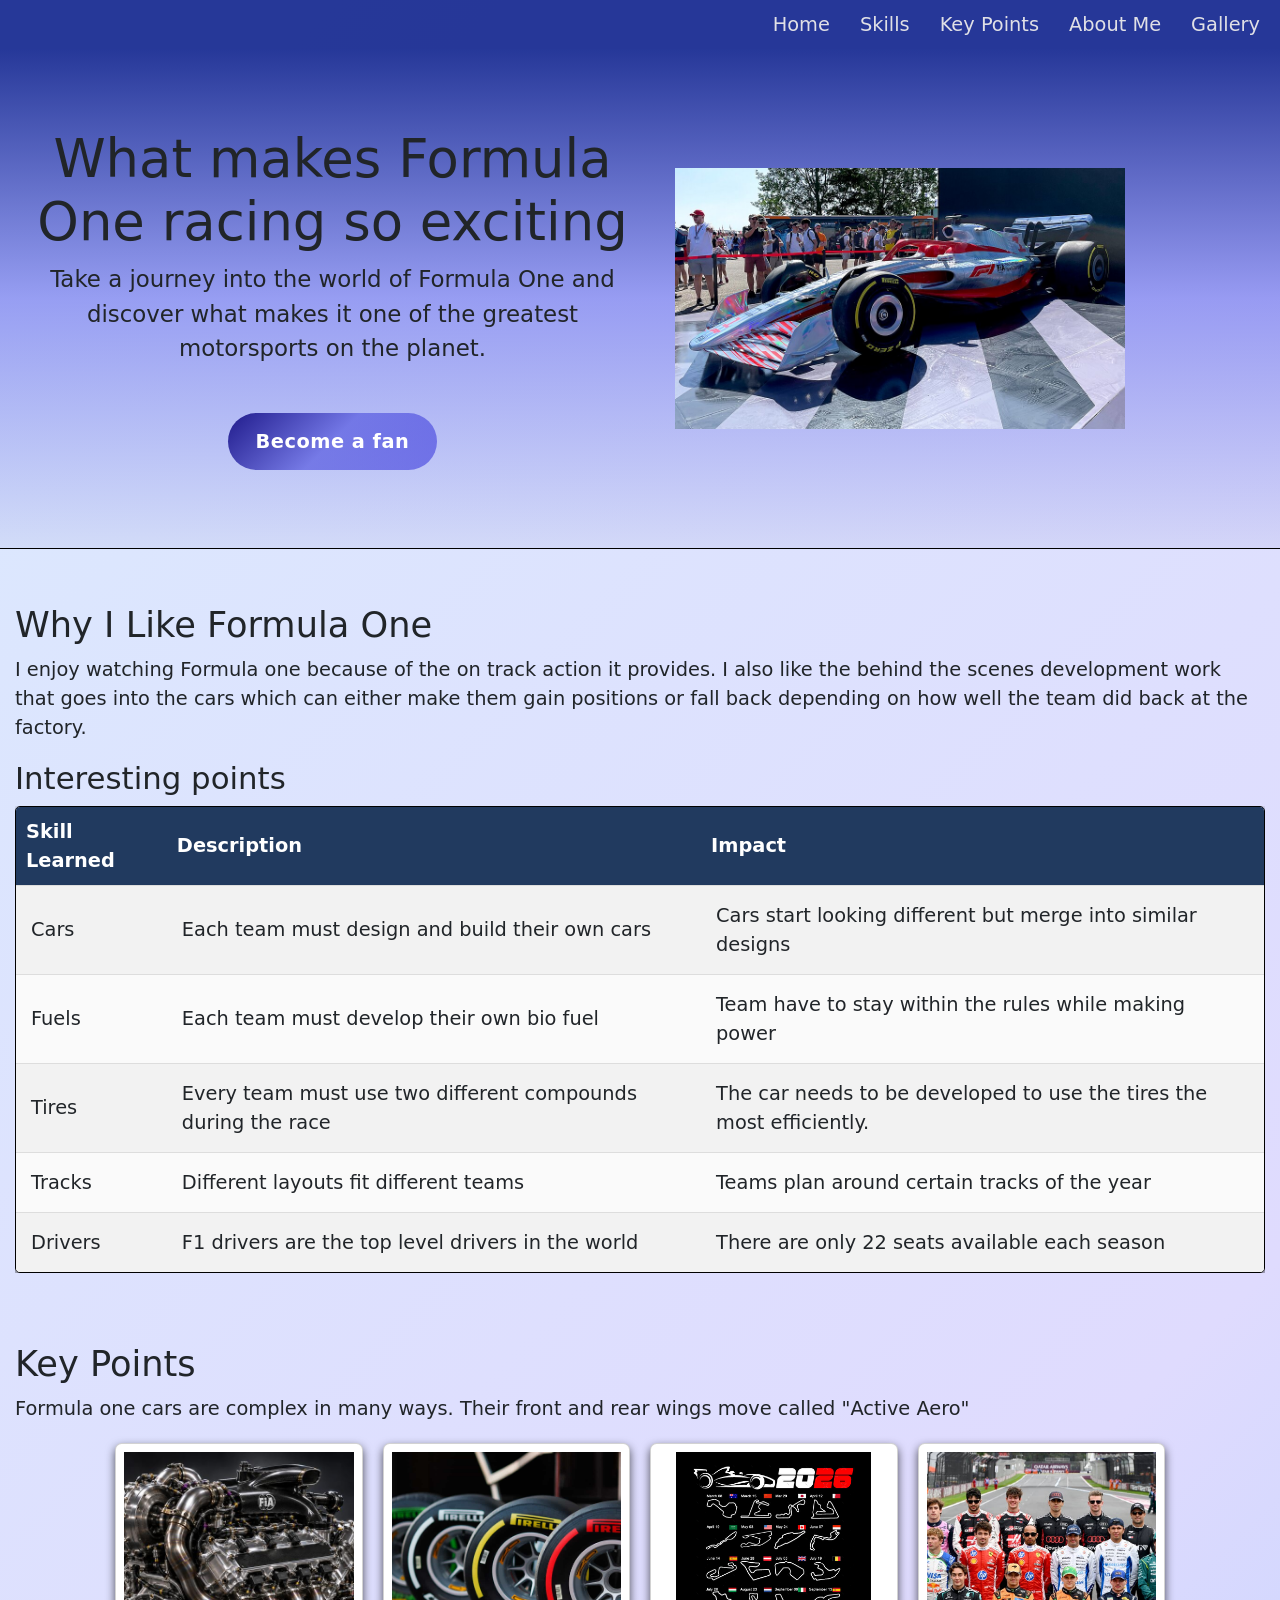
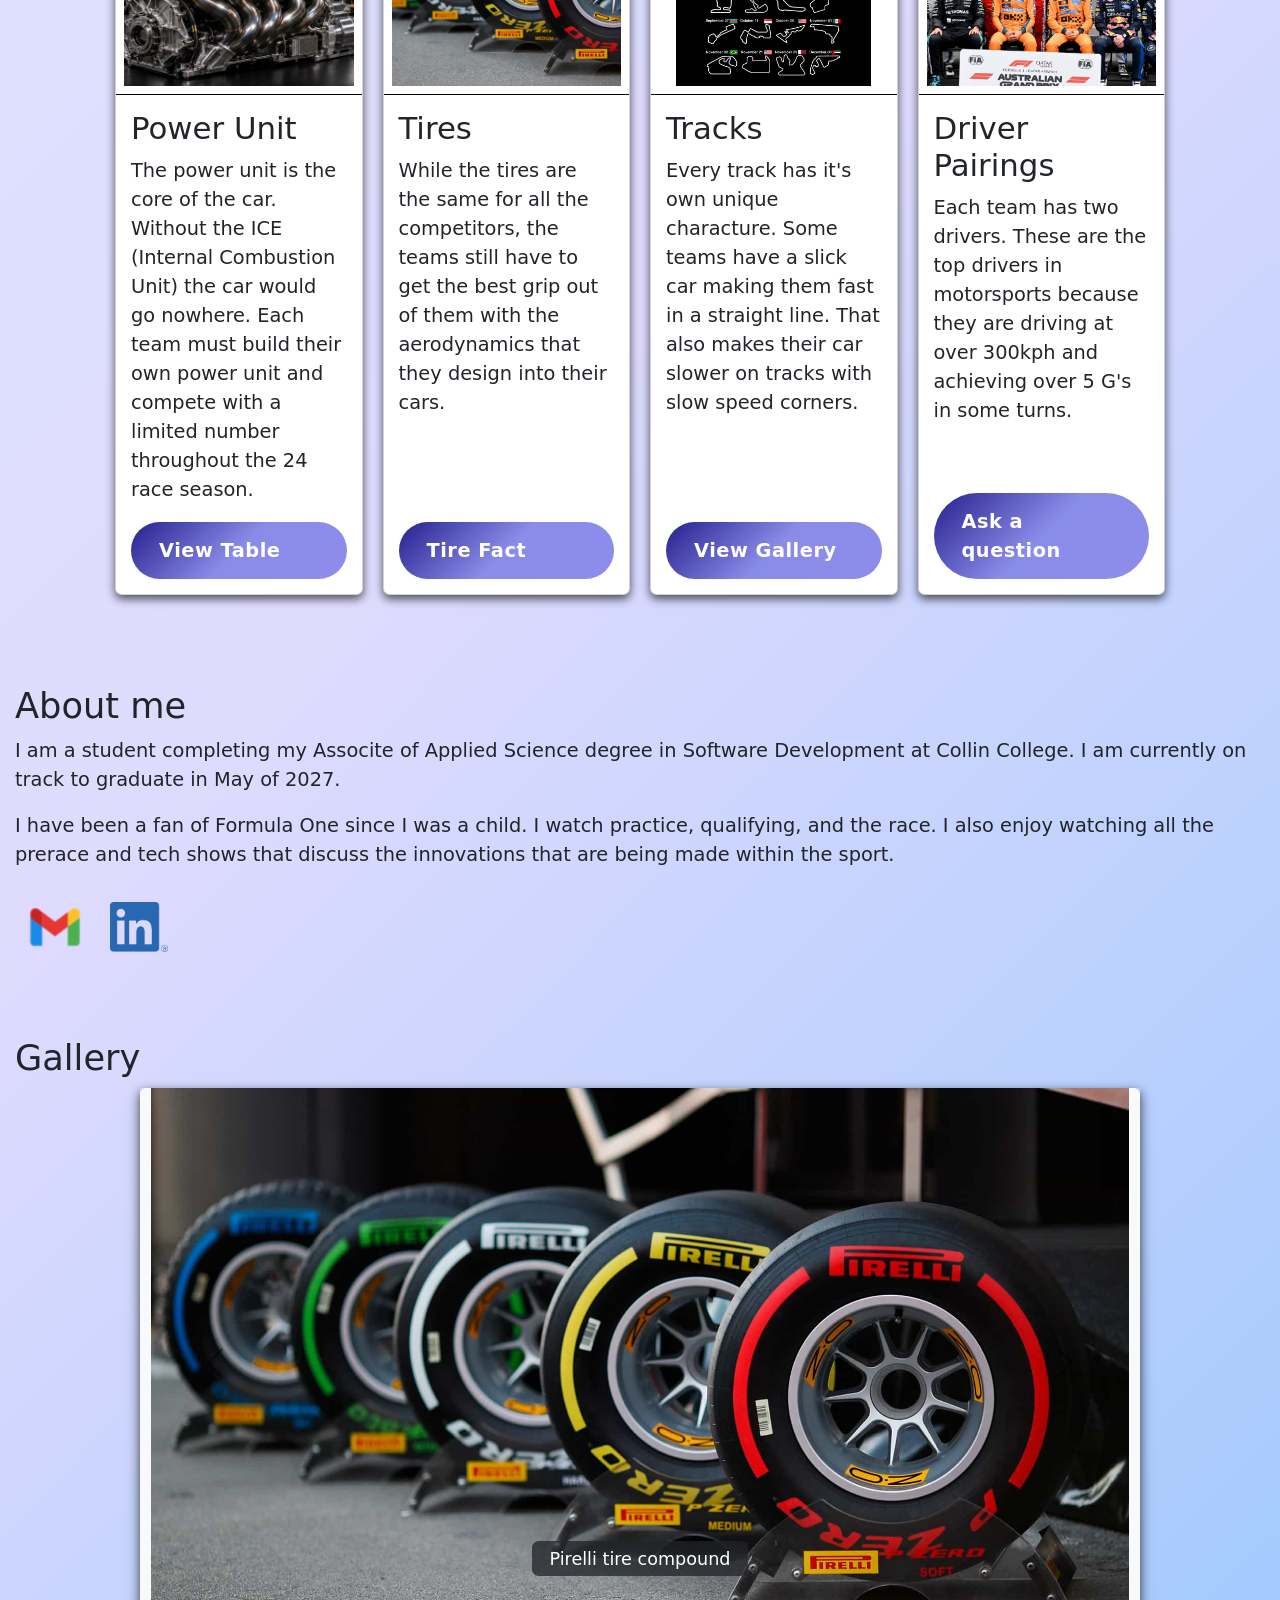
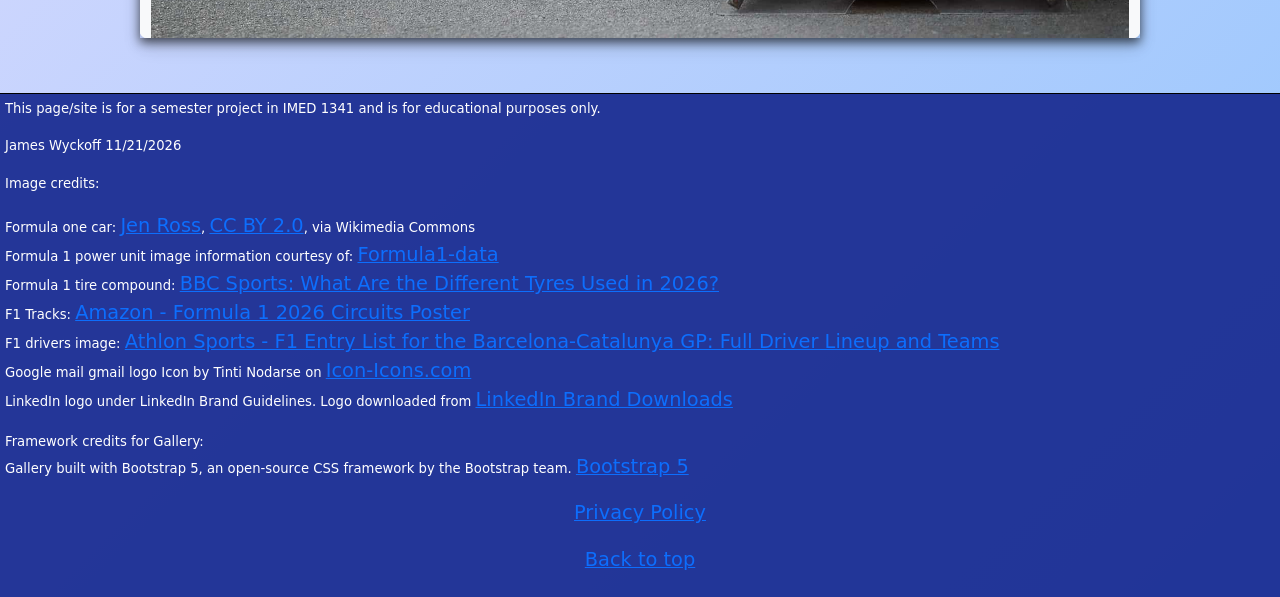
==== index.html @ 55b05a4a "Add files via upload" ====
<!DOCTYPE html>
<html lang="en">
<head>
    <meta charset="UTF-8">
    <meta name="viewport" content="width=device-width, initial-scale=1.0">
    <title>Semester Project IMED1341</title>
<!-- CUSTOM STYLESHEET -->
    <link rel="stylesheet" href="CSS/styles.css">
<!-- BOOTSTRAP FRAMEWORK -->
    <link href="https://cdn.jsdelivr.net/npm/bootstrap@5.3.3/dist/css/bootstrap.min.css" rel="stylesheet">
<!-- BOOTSTRAP CAROUSEL FRAMEWORK -->    
    <script src="https://cdn.jsdelivr.net/npm/bootstrap@5.3.8/dist/js/bootstrap.bundle.min.js"></script>
<!-- LINKEDIN ICON -->
    <link rel="stylesheet" href="https://cdnjs.cloudflare.com/ajax/libs/font-awesome/6.5.2/css/all.min.css">

</head>
<body>

<!-- HEADER -->
  <header>

<!-- NAVIGATION MENU -->

  <nav class="navMenu">
      <ul>
        <li><a href="#top">Home</a></li>
        <li><a href="#skills">Skills</a></li>
        <li><a href="#keys">Key Points</a></li>
        <li><a href="#about-me">About Me</a></li>
        <li><a href="#gallery">Gallery</a></li>
      </ul>
  </nav>

  <div class="hero">
    <div class="heroText">
      <h1>What makes Formula One racing so exciting</h1>
      <p>
        Take a journey into the world of Formula One and discover what makes it one of the greatest motorsports on the planet.
      </p>
        <a href="#skills" class="heroBTN">Become a fan</a>
    </div>
  
<!-- HEADER IMAGE -->
    <div class="heroImage">
      <img src="Images/Formula_One_car.jpg" alt="Image of a Formula one car">
    </div>
  </div>
  </header>
    
<main>

<!-- SKILLS -->
    <section class="section"  id="skills">
        <!-- <div class="skillsSection"> -->
            <h2>Why I Like Formula One</h2>
                <p>I enjoy watching Formula one because of the on track action it provides. I also like the behind the scenes development work that goes into the cars which can either make them gain positions or fall back depending on how well the team did back at the factory.</p>
            
      <h3>Interesting points</h3>
      <div class="tableResponsive">
        <table class="skillsTable">
        <thead>
          <tr><th>Skill Learned</th><th>Description</th><th>Impact</th></tr>
        </thead>
        <tbody>
          <tr><td>Cars</td><td>Each team must design and build their own cars</td><td>Cars start looking different but merge into similar designs</td></tr>
          <tr><td>Fuels</td><td>Each team must develop their own bio fuel</td><td>Team have to stay within the rules while making power</td></tr>
          <tr><td>Tires</td><td>Every team must use two different compounds during the race</td><td>The car needs to be developed to use the tires the most efficiently.</td></tr>
          <tr><td>Tracks</td><td>Different layouts fit different teams</td><td>Teams plan around certain tracks of the year</td></tr>
          <tr><td>Drivers</td><td>F1 drivers are the top level drivers in the world</td><td>There are only 22 seats available each season</td></tr>
        </tbody>
        </table>
      </div>
    
    </section>

<!-- ASSIGNMENT CARDS -->
<section class="section" id="keys">
      <h2>Key Points</h2>
      
      <p>Formula one cars are complex in many ways. Their front and rear wings move called "Active Aero"</p>
      
<!-- CARD 1 -->

  <div class="cardContainer">
        <div class="card">
          <div class="cardImage">
          <img src="Images/power-unit.jpg"  alt="formula one power unit">
        </div>
        <div class="cardContent">
          <h3 >Power Unit</h3> 
          <p >The power unit is the core of the car. Without the ICE (Internal Combustion Unit) the car would go nowhere. Each team must build their own power unit and compete with a limited number throughout the 24 race season.</p>
          <a href="#skills" class="cardBTN">View Table</a>
        </div>
        </div>
        
<!-- CARD 2 -->
        <div class="card">
        <div class="cardImage">
          <img src="Images/TireCompound.jpg" alt="Image shows the different compounds of tires">
          </div>
          <div class="cardContent">
          <h3>Tires</h3>
          <p>While the tires are the same for all the competitors, the teams still have to get the best grip out of them with the aerodynamics that they design into their cars.</p>
            <a href="#skills" class="cardBTN">Tire Fact</a>
        </div>
        </div>
        
<!-- CARD 3 -->
        <div class="card">
        <div class="cardImage">
          <img src="Images/Tracks.jpg" alt="Image showing the tracks for the 2026 Formula one season">
          </div>
          <div class="cardContent">
          <h3>Tracks</h3>
          <p>Every track has it's own unique characture. Some teams have a slick car making them fast in a straight line. That also makes their car slower on tracks with slow speed corners.</p>
            <a href="#gallery" class="cardBTN">View Gallery</a>
        </div>
        </div>

<!-- CARD 4 -->
        <div class="card">
        <div class="cardImage">
          <img src="Images/Drivers.jpg" alt="This image shows all drivers for the season">
          </div>
          <div class="cardContent">
          <h3>Driver Pairings</h3>
          <p>Each team has two drivers. These are the top drivers in motorsports because they are driving at over 300kph and achieving over 5 G's in some turns.</p>
          
        
          <a href="#about-me" class="cardBTN">Ask a question</a>
          </div>
      </div>
      </div>
</section>

<!-- ABOUT ME -->
    <section id="about-me">
      <div class="section">
        <h2>About me</h2>
         <p>
            I am a student completing my Associte of Applied Science degree in Software Development at Collin College. I am currently on track to graduate in May of 2027.
            <p>
                I have been a fan of Formula One since I was a child. I watch practice, qualifying, and the race. I also enjoy watching all the prerace and tech shows that discuss the innovations that are being made within the sport.
            </p>
          </p>
          <div class="icons">
            <a href="mailto:yourname@gmail.com">
              <img src="Images/offgoogleicon.png" alt="Email Me" class="contact-icon"></a>

            <a href="https://www.linkedin.com/in/james-wyckoff-jr" target="_blank" rel="noopener noreferrer">
              <img  src="Images/LI-In-Bug.png" alt="View me LinkedIn" class="linkedin">
            </a>
          </div>
      </div>
      
    </section>

<!-- GALLERY -->
<section id="gallery">
  <div class="section">
    <h2>Gallery</h2>

      <div id="galleryCarousel" class="carousel slide" data-bs-ride="carousel" data-bs-interval="4000" role="region" aria-label="IMED 2026 Fall Semester Photo Gallery">

<!-- SLIDES -->
    <div class="carousel-inner rounded shadow">
      <div class="carousel-item active">
        <img src="Images/TireCompound.jpg" alt="Image shows the different compounds of tires">
        <div class="carousel-caption">
          <p class="bg-dark bg-opacity-75 d-inline-block px-3 py-1 rounded">
            Pirelli tire compound
          </p>
          </div>
          </div>
          <div class="carousel-item">
              <img src="Images/Drivers.jpg" alt="This image shows all drivers for the season">
            <div class="carousel-caption">
              <p class="bg-dark bg-opacity-75 d-inline-block px-3 py-1 rounded">
                Driver lineup
              </p>
                </div>
                </div>
            <div class="carousel-item">
              <img src="Images/Tracks.jpg" alt="Image showing the tracks for the 2026 Formula one season">
                <div class="carousel-caption">
                <p class="bg-dark bg-opacity-75 d-inline-block px-3 py-1 rounded">
                   2026 Tracks
                </p>
                </div>
                </div>
                <div class="carousel-item">
                  <img src="Images/power-unit.jpg"  alt="formula one power unit">
                    <div class="carousel-caption">
                      <p class="bg-dark bg-opacity-75 d-inline-block px-3 py-1 rounded">
                        Power Unit
                      </p>
                    </div>
                </div>
                <div class="carousel-item">
                  <img src="Images/Formula_One_car.jpg" alt="Image of a formula one car">
                <div class="carousel-caption">
                  <p class="bg-dark bg-opacity-75 d-inline-block px-3 py-1 rounded">
                   F1 Car
                  </p>
                    </div>
                </div>
            </div>
<!-- CONTROLS -->
            <button class="carousel-control-prev" type="button" data-bs-target="#galleryCarousel" data-bs-slide="prev">
                <span class="carousel-control-prev-icon"></span>
            </button>
            <button class="carousel-control-next" type="button" data-bs-target="#galleryCarousel" data-bs-slide="next">
            <span class="carousel-control-next-icon"></span>
            </button>
        </div>
    </div>
</section>

</main>

<!-- FOOTER -->
   <footer>
   <div class="footer">
    <p>
      This page/site is for a semester project in IMED 1341 and is for educational purposes only.
    </p>
    <p>James Wyckoff 11/21/2026 </p>
  
    <p>
        Image credits:<br>
        <p>Formula one car: <a href="https://commons.wikimedia.org/wiki/File:2022_Formula_One_car_at_the_2021_British_Grand_Prix_(51350002179).jpg">Jen Ross</a>, <a href="https://creativecommons.org/licenses/by/2.0">CC BY 2.0</a>, via Wikimedia Commons<br>

        Formula 1 power unit image information courtesy of: <a href="https://formula1-data.com/media/68873" target="_blank" rel="noopener">Formula1-data</a><br>

        Formula 1 tire compound: <a href="https://www.bbc.com/sport/formula1/articles/cly9l13qq8po"
           target="_blank"
           rel="noopener noreferrer"> BBC Sports: What Are the Different Tyres Used in 2026?</a><br>
        
        F1 Tracks: <a href="https://www.amazon.com/dp/B0C5VZXRFG" target="_blank" rel="noopener noreferrer"> Amazon - Formula 1 2026 Circuits Poster</a><br>
        
        F1 drivers image: <a href="https://athlonsports.com/racing/f1/f1-entry-list-barcelona-catalunya-gp-2026" target="_blank" rel="noopener noreferrer"> Athlon Sports - F1 Entry List for the Barcelona-Catalunya GP: Full Driver Lineup and Teams</a><br>

        Google mail gmail logo Icon by Tinti Nodarse on <a href="https://icon-icons.com/authors/918-tinti-nodarse" target="_blank">Icon-Icons.com</a><br>
        LinkedIn logo under LinkedIn Brand Guidelines. Logo downloaded from 
      <a href="https://brand.linkedin.com/downloads" target="_blank"> LinkedIn Brand Downloads</a>
    </p>

    <p>
        Framework credits for Gallery:<br>Gallery built with Bootstrap 5, an open-source CSS framework by the Bootstrap team.
      <a href="https://getbootstrap.com/" target="_blank">Bootstrap 5</a>
    </p>
    <p id="policy">
        <a href="privacyPolicy.html">Privacy Policy</a>
    </p>
    <p id="back">
        <a href="#top">Back to top</a>
    </p>
   </div>
  </footer>

</body>
</html>
---- CSS/styles.css ----
*{
    font-size: 1.1rem;
}

/* BODY */
body{
    background: linear-gradient(135deg, #dbeafe, #dfdbfe, #93c5fd);
} 

/* NAV MENU */
.navMenu{
    background-color: #1a2c92ef;
    display: flex;
    justify-content: flex-end;
    gap: 20px;
    list-style: none;
}

.navMenu ul{
    display: flex;
    gap: 20px;
    list-style: none;
    margin: 5px 10px 5px 0;
    padding: 5px;
}

.navMenu a{
    text-decoration: none;
    color: #e0e0e6;
    padding: 1px 5px 1px 5px;
}

.navMenu a:hover{
    background-color: rgb(12, 185, 238);
    color: black;
    border-radius: 15px;
    padding: 1px 5px 1px 5px;
}


/* HERO */
.hero{
    background: linear-gradient(to bottom, #1a2c92ef, #6063e98e, #5857b113);
    display: flex;
    justify-content: space-between;
    align-items: center;
    min-height: 500px;
    border-bottom: 1px solid black;

}

.heroText{
    flex: 1;
    margin-left: 20px;
    display: flex;
    flex-direction: column;
    align-items: center;
    text-align: center;
}

.heroText h1{
    font-size: 3rem;
    font-weight: 500;
}

.heroText p{
    font-size: 1.3rem;
    font-weight: 500;
}

.heroImage{
    flex: 1;
    display: flex;
    margin-left: 10px;
}

.heroImage img{ 
    max-width: 450px;
    width: 100%;
    height: auto;
    margin: 20px;
}

/* HERO BUTTON */
.heroBTN {
    display: inline-block;
    max-width: 220px;
    margin-top: 30px;
    align-items: center;
    background: linear-gradient(135deg, #171185ef, #575ae0b2, #2b28da88);
    color: white;
    padding: 14px 28px;
    border: none;
    border-radius: 50px;
    font-weight: 700;
    text-decoration: none;
    letter-spacing: 0.5px;
    transition: all 0.3s ease;
}

.heroBTN:hover {
    transform: scale(0.95);
    box-shadow: 0 10px 20px rgba(14, 14, 17, 0.644);
}

/* Sections */
.section{
    padding: 15px;
    margin: 40px 0 40px 0;
}

.skillsTable{
    width: 100%;
    border-collapse: separate;
    border-spacing: 0;
    overflow: hidden;
    border-radius: 5px 5px 5px 5px ;
    background: rgb(250, 250, 250);
    box-shadow: 0 4px 10px rgba(0, 0, 0, 0.651);
    border: 1px solid black;
    
}

.tableResponsive{
    overflow-x: auto;
    
}

.skillsTable th{
    background: #213a5f;
    color: white;
    padding: 10px;
   
}

.skillsTable td{
    padding: 15px;
    border-top: 1px solid #ddd;
    
}

.skillsTable tbody tr:nth-child(odd){
    background-color: #f2f2f2;
}

.skillsTable tbody tr:nth-child(odd):hover{
    background-color: #cccccc;
}

/* CARDS */
.cardContainer{
    display: grid;
    grid-template-columns: repeat(4, 1fr);
    gap: 20px;
    max-width: 1090px;
    margin: 20px auto;
    padding: 0 20px;
}

/* EACH CARD */
.card{
    display: flex;
    flex-direction: column;
    box-shadow: 0 4px 10px rgba(0, 0, 0, 0.651);
    border: 10px solid black;
    border-radius: 10px;
    overflow: hidden;
    width: 100%;
    max-width: 900px;
    margin: 0 auto;
}

/* IMAGE CONTAINER */
.cardImage{
    width: 100%;
    height: 250px;
    padding: 5px;
    overflow: hidden;
    display: flex;
    justify-content: center;
}

/* IMAGES */
.cardImage img{
    max-width: 100%;
    max-height: auto;
    object-fit: cover;
    display: block;
    padding: 3px;
}

/* CARD CONTENT */
.cardContent{
    display: flex;
    flex-direction: column;
    flex-grow: 1;
    padding: 15px;
    border-top: 1px solid black;
}

/* CARD BUTTON */
.cardBTN {
    display: block;
    width: 100%;
    max-width: 220px;
    margin-top: auto;
    /* align-items: center; */
    background: linear-gradient(135deg, #171185ef, #575ae0b2, #2b28da88);
    color: white;
    padding: 14px 28px;
    border-radius: 50px;
    font-weight: 700;
    text-decoration: none;
    letter-spacing: 0.5px;
    transition: all 0.3s ease;
}

.cardBTN:hover {
    transform: scale(0.95);
    box-shadow: 0 10px 20px rgba(14, 14, 17, 0.644);
}

/* GALLERY - USING BOOTSTRAP FRAMEWORK */
#galleryCarousel{
    box-shadow: 0 4px 10px rgba(0, 0, 0, 0.651);
    max-width: 1000px;
    margin: 0 auto;
}

#galleryCarousel .carousel-inner{
    background-color: #f8f9fa;
}

#galleryCarousel .carousel-item{
    height: 550px;
    background-color: #f8f9fa;
}

#galleryCarousel .carousel-item img{
    width: 100%;
    height: 100%;
    object-fit: contain;
}

/* Caption */
#galleryCarousel .carousel-caption p{
    font-size: 1rem;
}

.carousel-control-prev-icon,
.carousel-control-next-icon {
    filter: invert(1);
}

/* CONTACT ICONS */
.icons{
    display: flex;
    align-items: center;
    gap: 15px;
}

/* LINKEDIN ICON */
.linkedin {
    max-width: 3em;
    height: auto;
    transition: transform 0.3s ease;
}

/* GOOGLE ICON */
.contact-icon {
    width: 80px;
    height: auto;
    transition: transform 0.3s ease;
}

/* CONTACT ICON TRANSFORM */
.contact-icon:hover,
.linkedin:hover{
    transform: scale(1.2);
}

/* FOOTER */
footer{
    background-color: #1a2c92ef;
    color: white;
    border-top: 1px solid black;
    padding: 5px;
    margin-bottom: 0;
}

.footer p{
    font-size: 0.75rem;
}

/* PRIVACY POLICY */
body{
    background-color: rgba(211, 211, 211, 0.986);
}

.privacy{
    text-align: center;
    background-color: rgb(240, 240, 240);
    color: rgb(17, 17, 17);
}

.privacy-container{
    max-width: 900px;
    margin: 30px auto;
    padding: 10px;
    line-height: 1.8;
    font-size: 1.2rem;
    background-image: linear-gradient(-45deg, rgba(196, 196, 206, 0.651), rgb(231, 231, 235));
    border-radius: 0px 20px 45px;
    border: 1px solid black;
}

.privacy-container h1{
    text-align: center;
    margin-bottom: 30px;
}

.privacy-container h2{
    margin-top: 30px;
    color: #1e1d1f;
}

.back-link{
    text-align: center;
    margin-top: 40px;
}

.back-link a{
    color: rgb(5, 5, 5);
    text-decoration: none;
    font-weight: bold;
}

.back-link a:hover{
    background-color: rgb(124, 225, 238);
    border-radius: 15px;
    padding: 5px;
}

/* FOOTER PRIVACY POLICY AND BACK */

#policy,
#back{
    text-align: center;
    text-decoration: none;
}

#policy a:hover,
#back a:hover{
    text-align: center;
    background-color: rgb(197, 197, 197);
    border-radius: 15px;
    padding: 5px;
}

/* TABLET */
@media (max-width: 1023px){

    /* Hero */
    .hero{
        min-height: auto;
        padding: 30px 20px;
    }

    .heroText h1{
        font-size: 2.5rem;
    }

    .heroText p{
        font-size: 1.1rem;
    }

    .heroImage img{
        max-width: 300px;
    }

    /* Table */
    .skillsTable{
        font-size: 0.9rem;
    }

    .skillsTable th,
    .skillsTable td{
        padding: 10px;
    }

    /* Cards */
    .cardContainer{
        grid-template-columns: repeat(2, 1fr);
    }

    /* Gallery */
    #galleryCarousel .carousel-item{
        height: 350px;
    }
}

/* MOBILE */
@media (max-width: 500px){

    /* Navigation */
    .navMenu{
        justify-content: center;
    }

    .navMenu ul{
        flex-wrap: wrap;
        justify-content: center;
        gap: 10px;
    }

    /* Hero */
    .hero{
        flex-direction: column;
        text-align: center;
        padding: 20px 10px;
    }

    .heroText{
        margin-left: 0;
    }

    .heroText h1{
        font-size: 2rem;
        line-height: 1.2;
    }

    .heroText p{
        font-size: 1rem;
    }

    .heroImage{
        margin-left: 0;
        justify-content: center;
    }

    .heroImage img{
        max-width: 150px;
    }

    /* Table */
    .skillsTable{
        font-size: 0.5rem;
        table-layout: fixed;
    }

    .skillsTable th,
    .skillsTable td{
        padding: 4px;
        overflow-wrap: break-word;
        word-break: break-word;
    }

    /* Cards */
    .cardContainer{
        grid-template-columns: 1fr;
    }

    /* Gallery */
    #galleryCarousel .carousel-item{
        height: 250px;
    }
}
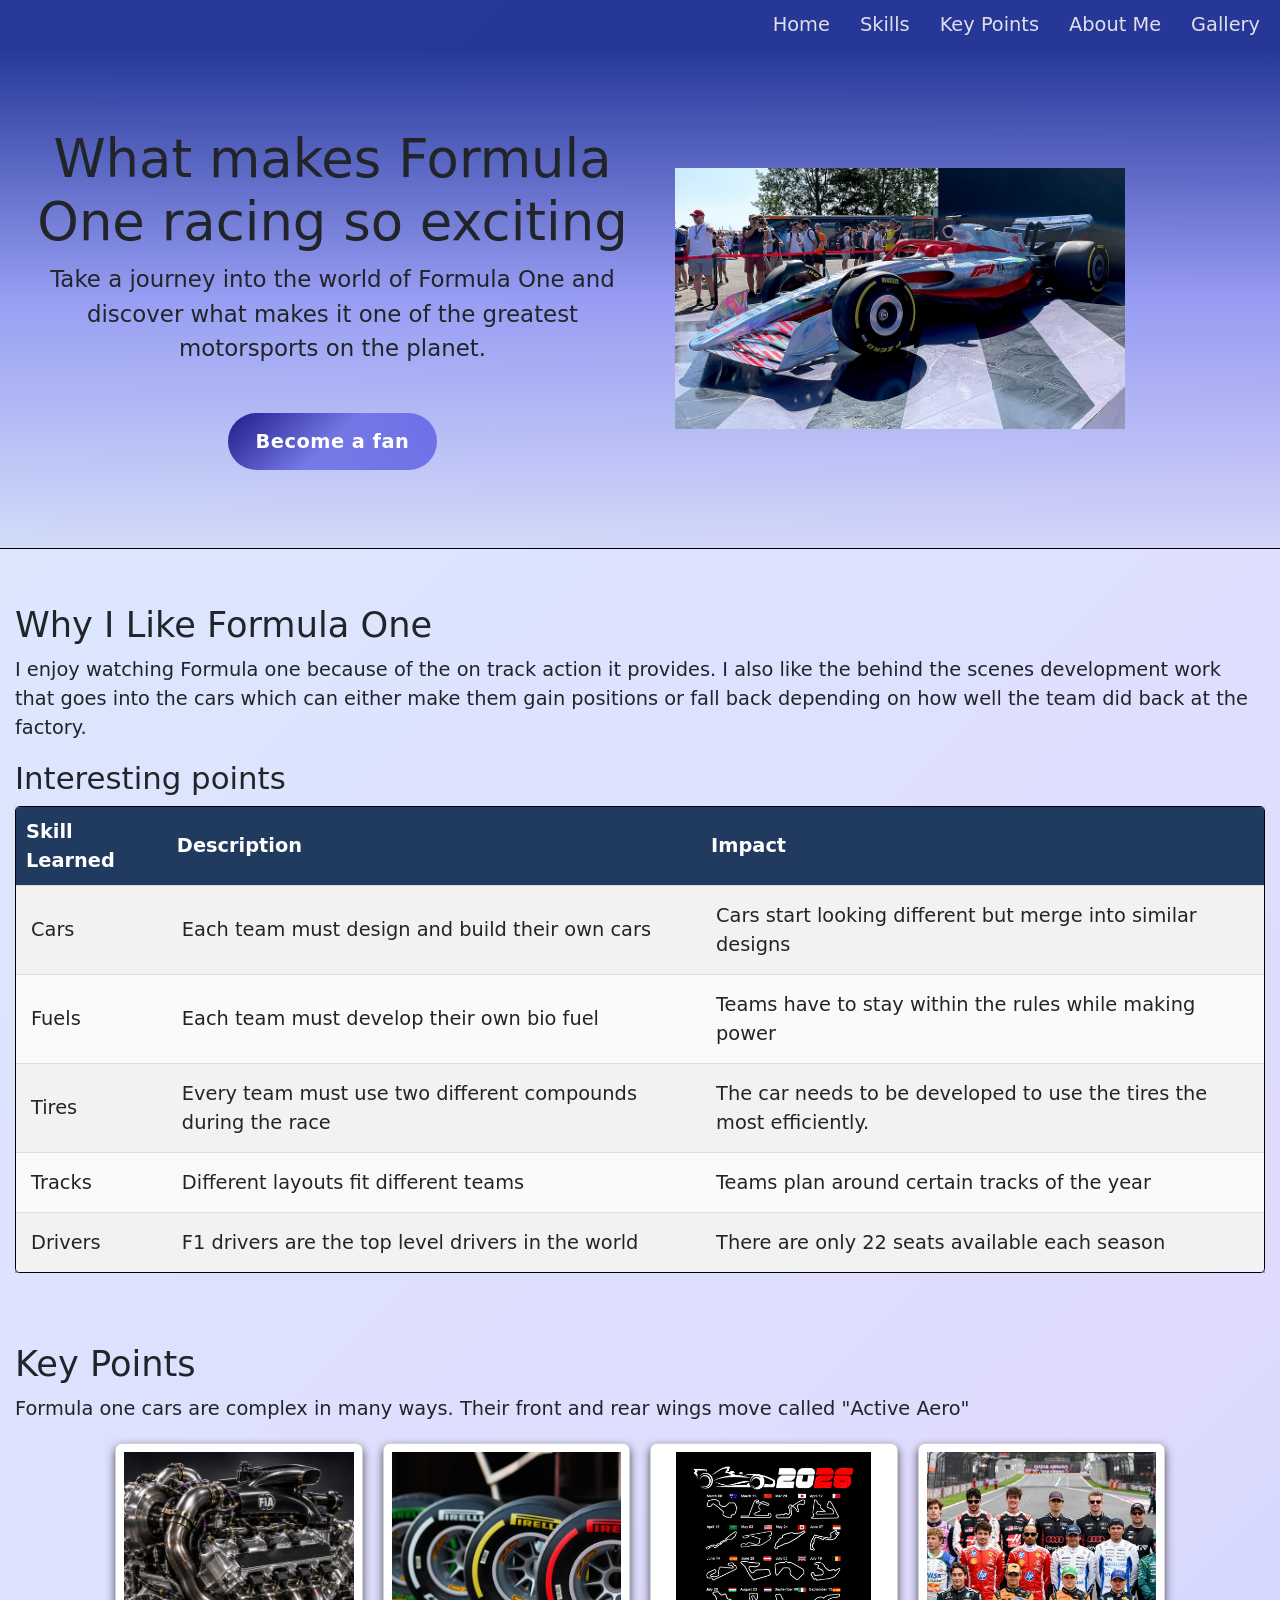
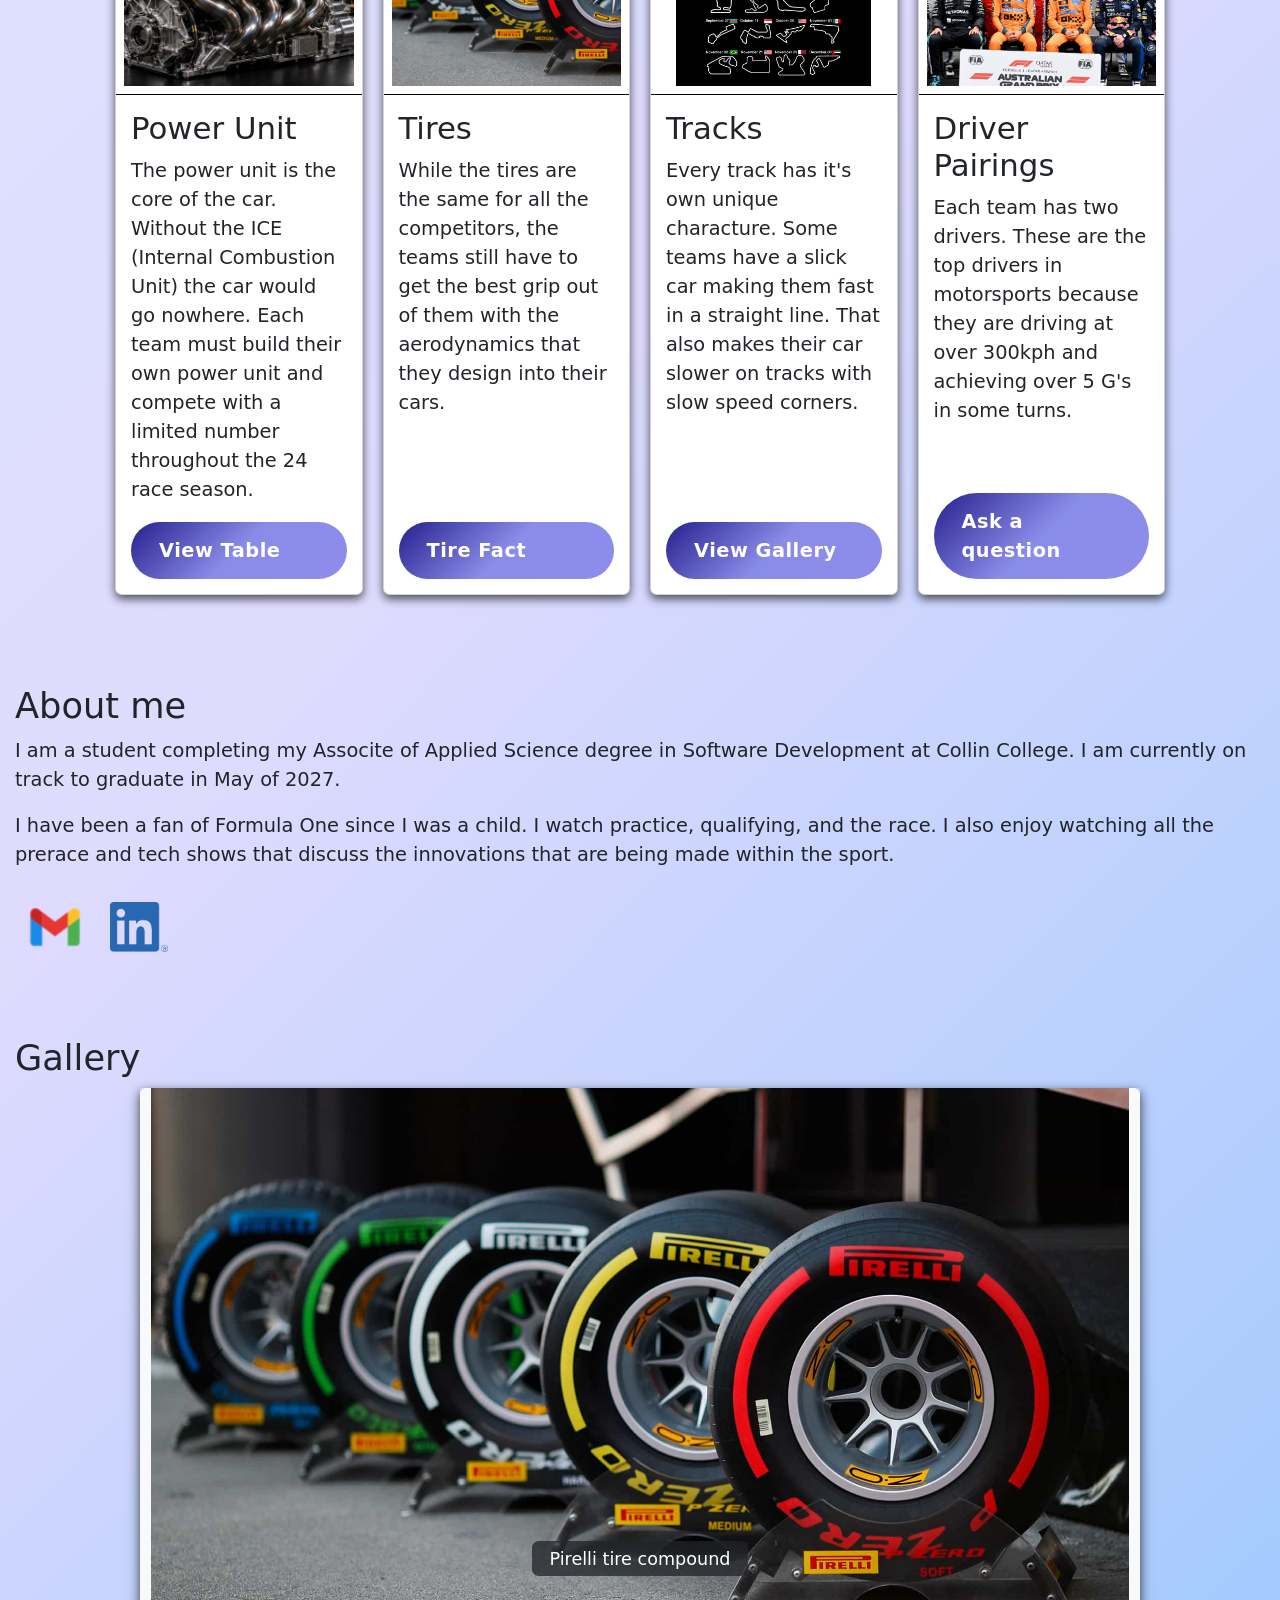
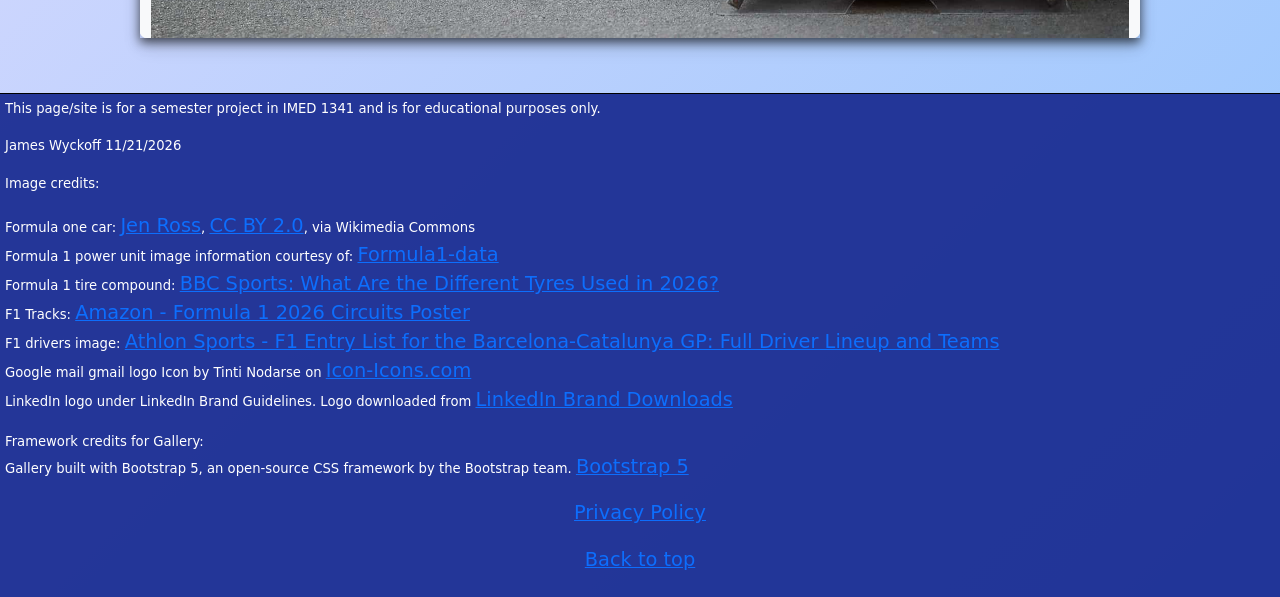
==== commit 2c9beae9: "Update index.html" ====
--- a/index.html
+++ b/index.html
@@ -63,7 +63,7 @@
         </thead>
         <tbody>
           <tr><td>Cars</td><td>Each team must design and build their own cars</td><td>Cars start looking different but merge into similar designs</td></tr>
-          <tr><td>Fuels</td><td>Each team must develop their own bio fuel</td><td>Team have to stay within the rules while making power</td></tr>
+          <tr><td>Fuels</td><td>Each team must develop their own bio fuel</td><td>Teams have to stay within the rules while making power</td></tr>
           <tr><td>Tires</td><td>Every team must use two different compounds during the race</td><td>The car needs to be developed to use the tires the most efficiently.</td></tr>
           <tr><td>Tracks</td><td>Different layouts fit different teams</td><td>Teams plan around certain tracks of the year</td></tr>
           <tr><td>Drivers</td><td>F1 drivers are the top level drivers in the world</td><td>There are only 22 seats available each season</td></tr>
@@ -259,4 +259,4 @@
   </footer>
 
 </body>
-</html>+</html>
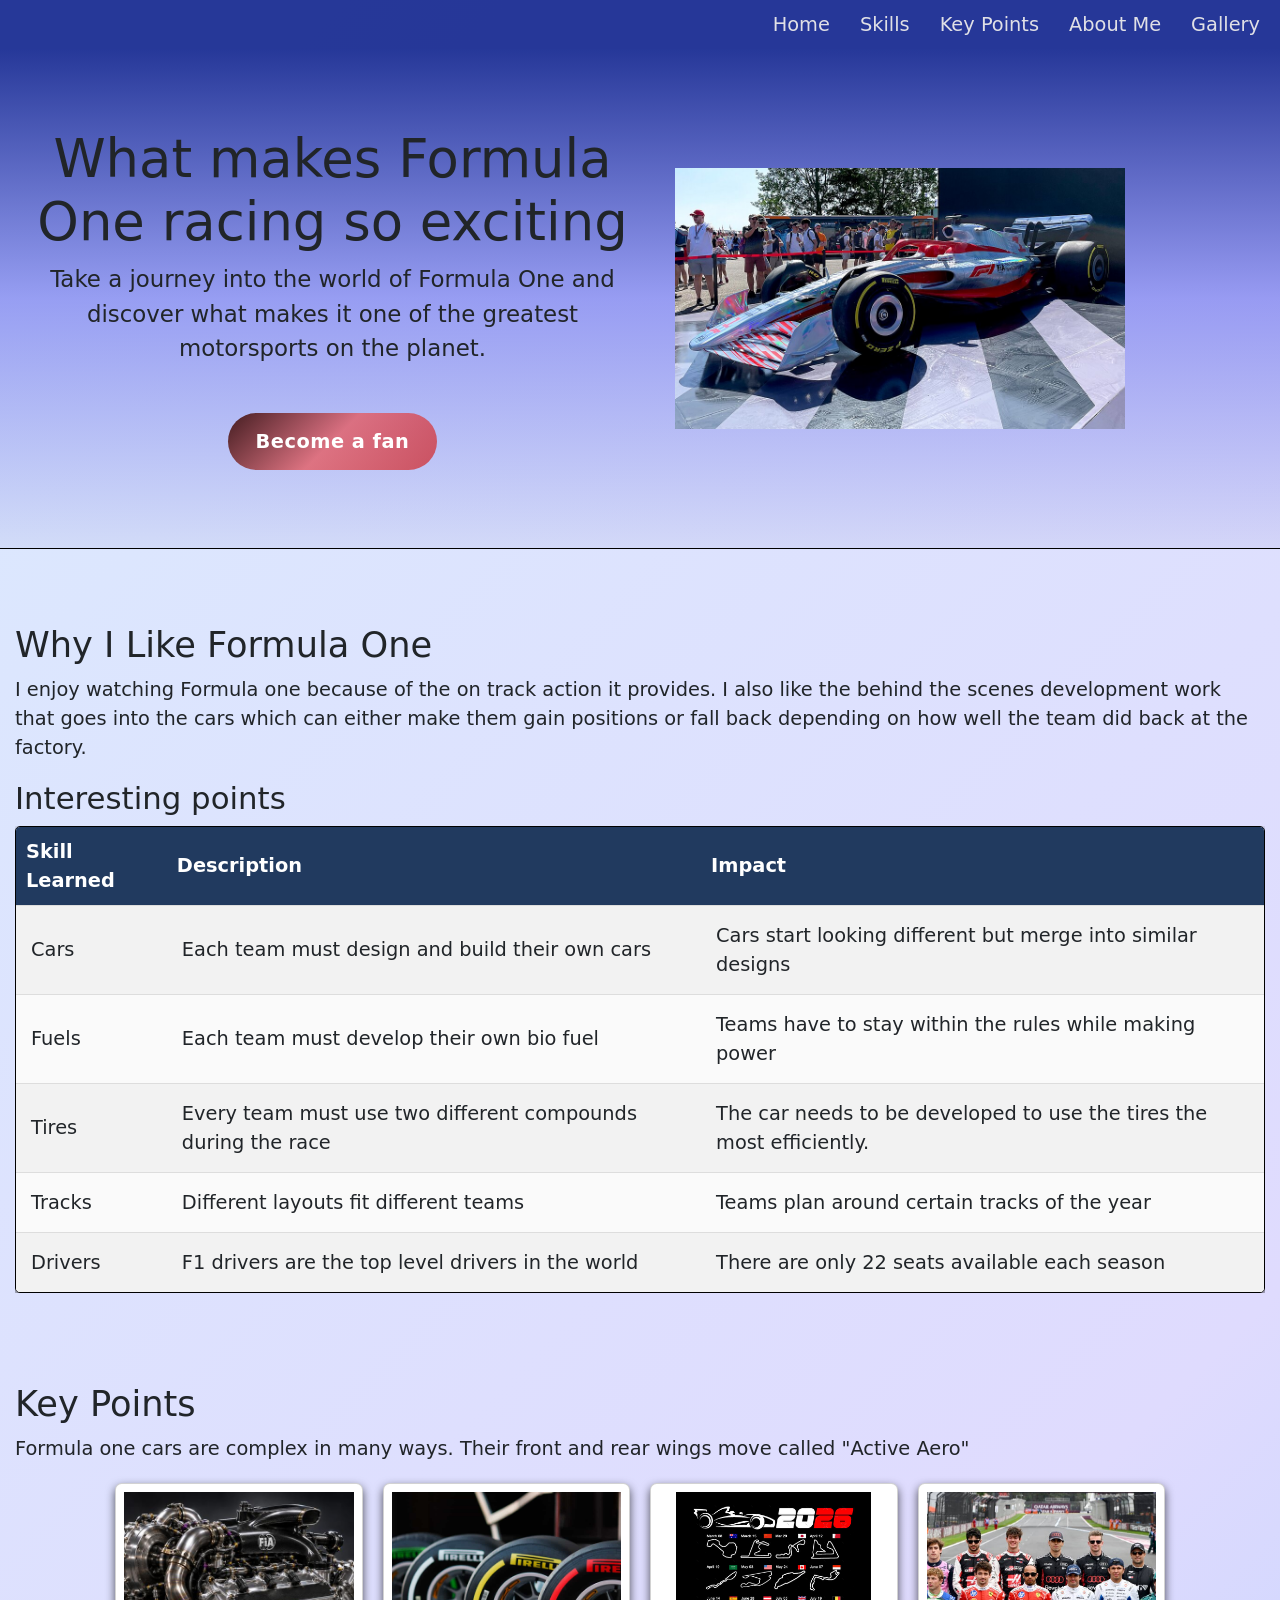
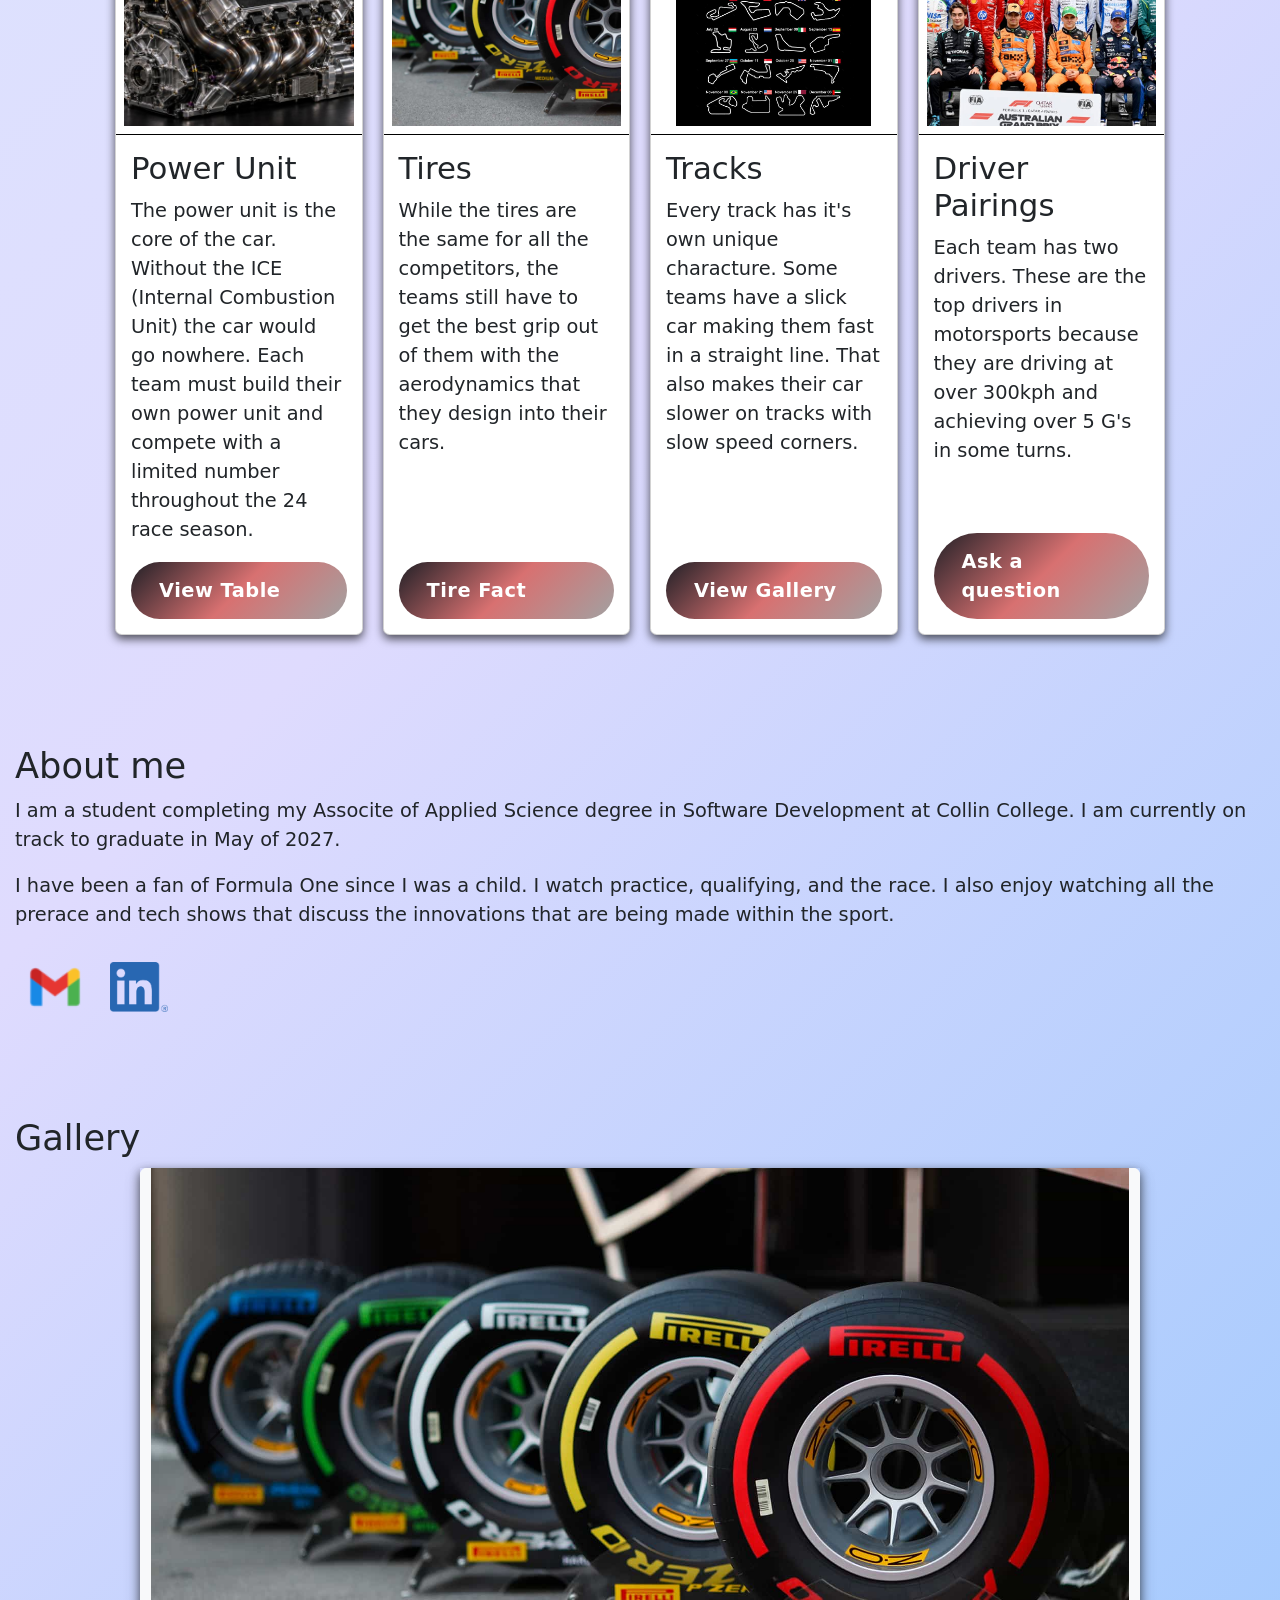
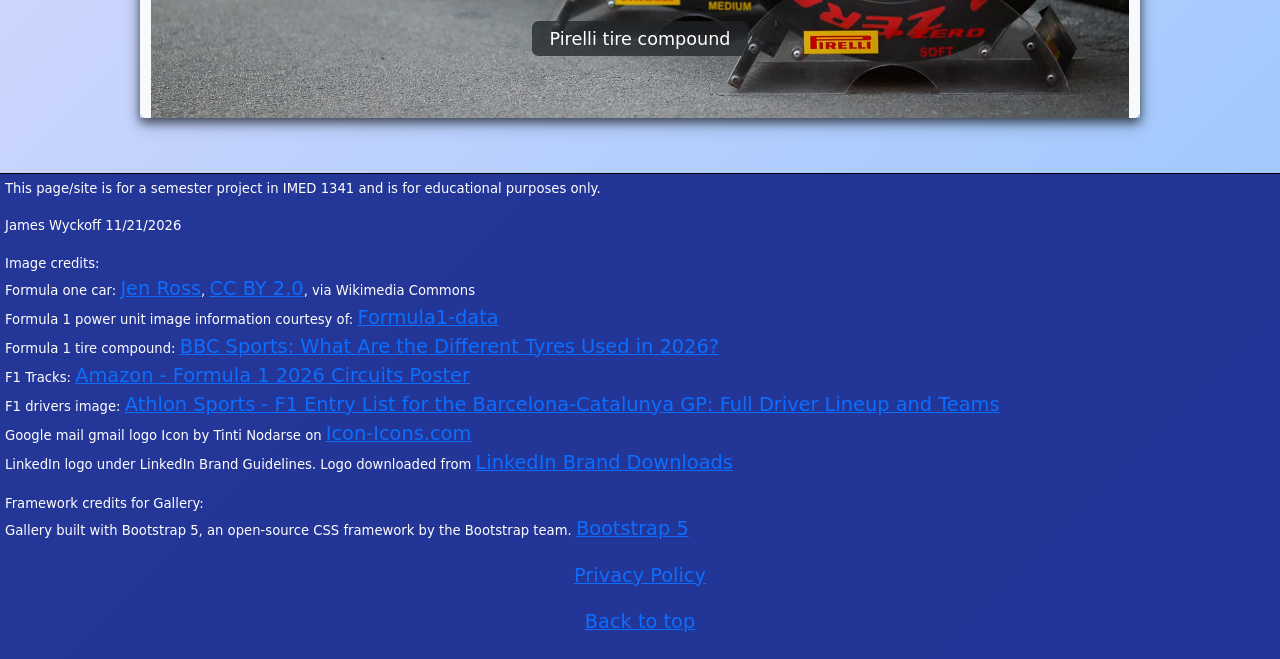
==== commit 5882912a: "Fix HTML formatting and structure" ====
--- a/index.html
+++ b/index.html
@@ -142,7 +142,6 @@
             <p>
                 I have been a fan of Formula One since I was a child. I watch practice, qualifying, and the race. I also enjoy watching all the prerace and tech shows that discuss the innovations that are being made within the sport.
             </p>
-          </p>
           <div class="icons">
             <a href="mailto:yourname@gmail.com">
               <img src="Images/offgoogleicon.png" alt="Email Me" class="contact-icon"></a>
@@ -228,7 +227,7 @@
   
     <p>
         Image credits:<br>
-        <p>Formula one car: <a href="https://commons.wikimedia.org/wiki/File:2022_Formula_One_car_at_the_2021_British_Grand_Prix_(51350002179).jpg">Jen Ross</a>, <a href="https://creativecommons.org/licenses/by/2.0">CC BY 2.0</a>, via Wikimedia Commons<br>
+        Formula one car: <a href="https://commons.wikimedia.org/wiki/File:2022_Formula_One_car_at_the_2021_British_Grand_Prix_(51350002179).jpg">Jen Ross</a>, <a href="https://creativecommons.org/licenses/by/2.0">CC BY 2.0</a>, via Wikimedia Commons<br>
 
         Formula 1 power unit image information courtesy of: <a href="https://formula1-data.com/media/68873" target="_blank" rel="noopener">Formula1-data</a><br>
 
--- a/CSS/styles.css
+++ b/CSS/styles.css
@@ -87,7 +87,7 @@
     max-width: 220px;
     margin-top: 30px;
     align-items: center;
-    background: linear-gradient(135deg, #171185ef, #575ae0b2, #2b28da88);
+    background: linear-gradient(135deg, #3d1313ef, #eb4f4fb2, #cf1818ab);
     color: white;
     padding: 14px 28px;
     border: none;
@@ -106,7 +106,7 @@
 /* Sections */
 .section{
     padding: 15px;
-    margin: 40px 0 40px 0;
+    margin: 60px 0 40px 0;
 }
 
 .skillsTable{
@@ -204,8 +204,7 @@
     width: 100%;
     max-width: 220px;
     margin-top: auto;
-    /* align-items: center; */
-    background: linear-gradient(135deg, #171185ef, #575ae0b2, #2b28da88);
+    background: linear-gradient(135deg, #121118ef, #c73333b2, #4f4f5088);
     color: white;
     padding: 14px 28px;
     border-radius: 50px;
@@ -464,4 +463,4 @@
     #galleryCarousel .carousel-item{
         height: 250px;
     }
-}+}
